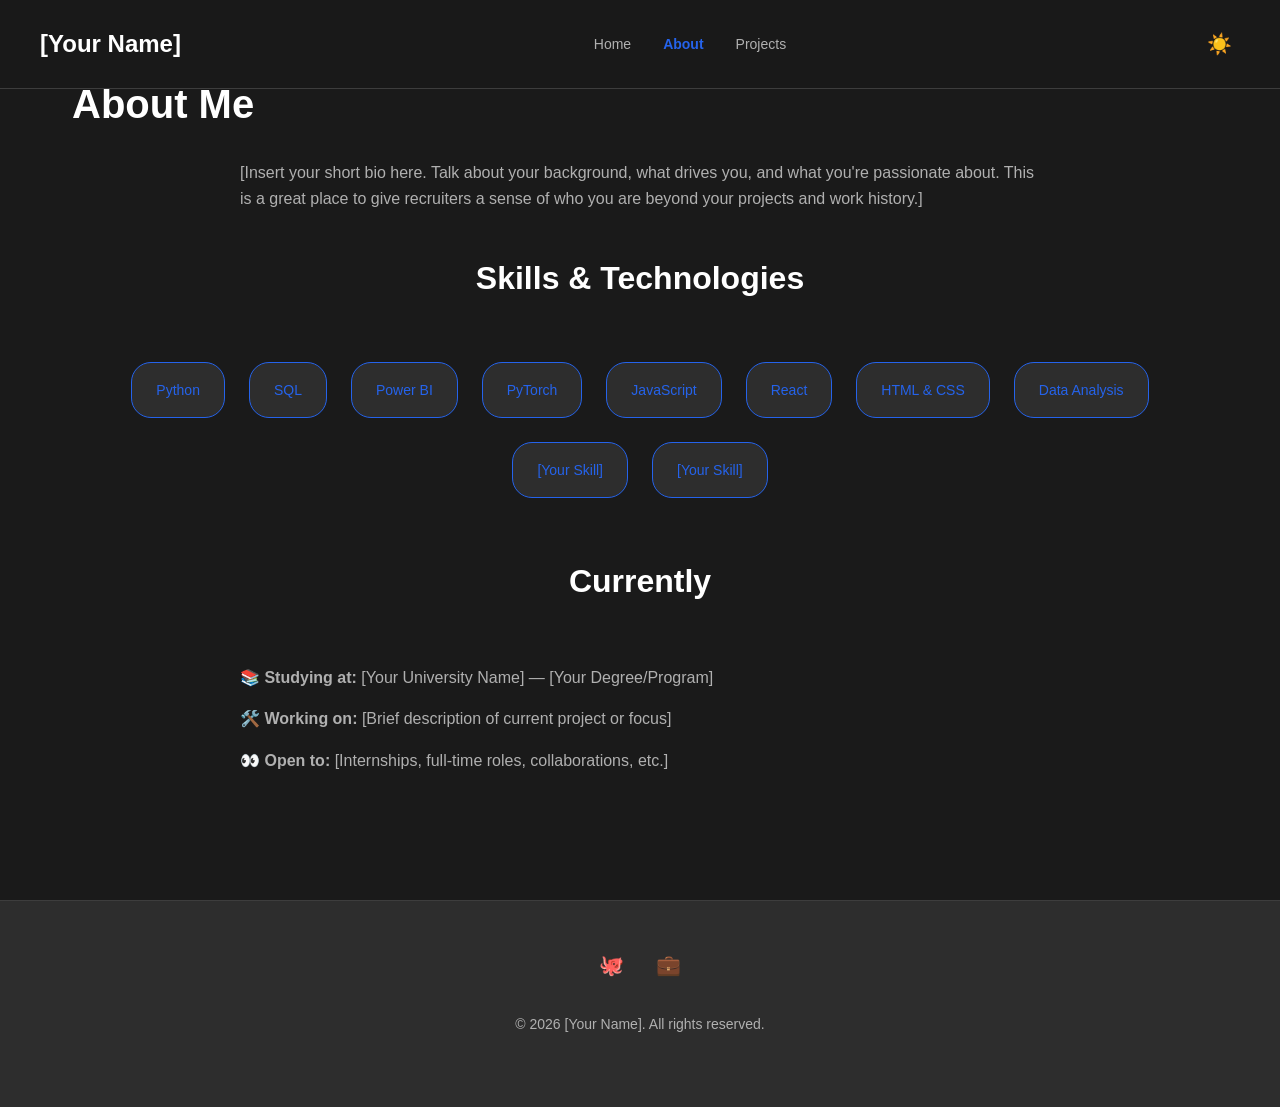
==== about.html @ 6a503398 "Initial portfolio website Add project documentation" ====
<!DOCTYPE html>
<html data-theme="dark" lang="en">
<head>
  <meta charset="UTF-8" />
  <meta name="viewport" content="width=device-width, initial-scale=1.0" />
  <title>About — [Your Name]</title>
  <link href="https://api.fontshare.com/v2/css?f[]=general-sans@400,600&display=swap" rel="stylesheet" />
  <link rel="stylesheet" href="style.css" />
</head>
<body>
  <!-- Navigation Bar -->
  <nav class="navbar">
    <div class="navbar-content">
      <a href="index.html" class="navbar-logo">[Your Name]</a>
      <ul class="navbar-links">
        <li><a href="index.html">Home</a></li>
        <li><a href="about.html">About</a></li>
        <li><a href="projects.html">Projects</a></li>
      </ul>
      <button id="theme-toggle" class="theme-toggle" aria-label="Toggle theme">☀️</button>
    </div>
  </nav>

  <!-- Main Content -->
  <main>
    <!-- About Section -->
    <section class="container">
      <h1>About Me</h1>

      <!-- Bio Paragraph -->
      <div style="max-width: 800px; margin: 2rem auto;">
        <p>
          [Insert your short bio here. Talk about your background, what drives you, and what you're passionate about.
          This is a great place to give recruiters a sense of who you are beyond your projects and work history.]
        </p>
      </div>

      <!-- Skills Section -->
      <h2 class="section-title" style="margin-top: 3rem;">Skills & Technologies</h2>
      <div class="skills-container">
        <span class="skill-tag">Python</span>
        <span class="skill-tag">SQL</span>
        <span class="skill-tag">Power BI</span>
        <span class="skill-tag">PyTorch</span>
        <span class="skill-tag">JavaScript</span>
        <span class="skill-tag">React</span>
        <span class="skill-tag">HTML & CSS</span>
        <span class="skill-tag">Data Analysis</span>
        <span class="skill-tag">[Your Skill]</span>
        <span class="skill-tag">[Your Skill]</span>
      </div>

      <!-- Currently Section -->
      <h2 class="section-title" style="margin-top: 3rem;">Currently</h2>
      <div style="max-width: 800px; margin: 2rem auto;">
        <p style="margin-bottom: 1rem;">
          <strong>📚 Studying at:</strong> [Your University Name] — [Your Degree/Program]
        </p>
        <p style="margin-bottom: 1rem;">
          <strong>🛠️ Working on:</strong> [Brief description of current project or focus]
        </p>
        <p>
          <strong>👀 Open to:</strong> [Internships, full-time roles, collaborations, etc.]
        </p>
      </div>
    </section>
  </main>

  <!-- Footer -->
  <footer>
    <div class="footer-content">
      <ul class="footer-links">
        <li>
          <a href="#" title="GitHub" aria-label="GitHub">🐙</a>
        </li>
        <li>
          <a href="#" title="LinkedIn" aria-label="LinkedIn">💼</a>
        </li>
      </ul>
      <p class="footer-copyright">&copy; 2026 [Your Name]. All rights reserved.</p>
    </div>
  </footer>

  <script src="script.js"></script>
</body>
</html>
---- style.css ----
/* ============================================================================
   PORTFOLIO WEBSITE — SHARED STYLES
   ============================================================================ */

/* Import font */
@import url('https://api.fontshare.com/v2/css?f[]=general-sans@400,600&display=swap');

/* ============================================================================
   CSS CUSTOM PROPERTIES — THEME VARIABLES
   ============================================================================ */

:root {
  /* Light mode (default fallback, will be overridden by data-theme) */
  --color-bg-primary: #ffffff;
  --color-bg-secondary: #f5f5f5;
  --color-text-primary: #1a1a1a;
  --color-text-secondary: #666666;
  --color-border: #e0e0e0;
  --color-accent: #2563eb;
  --color-accent-hover: #1d4ed8;

  /* Spacing */
  --spacing-xs: 0.5rem;
  --spacing-sm: 1rem;
  --spacing-md: 1.5rem;
  --spacing-lg: 2rem;
  --spacing-xl: 3rem;
  --spacing-2xl: 4rem;

  /* Typography */
  --font-family: 'General Sans', sans-serif;
  --font-size-body: 1rem;
  --font-size-sm: 0.875rem;
  --font-size-lg: 1.25rem;
  --font-size-xl: 1.5rem;
  --font-size-2xl: 2rem;
  --font-size-3xl: 2.5rem;
  --font-weight-regular: 400;
  --font-weight-semibold: 600;

  /* Transitions */
  --transition-fast: 150ms ease-in-out;
  --transition-smooth: 300ms ease-in-out;
}

/* Dark mode (default) */
html[data-theme="dark"] {
  --color-bg-primary: #1a1a1a;
  --color-bg-secondary: #2d2d2d;
  --color-text-primary: #ffffff;
  --color-text-secondary: #b0b0b0;
  --color-border: #3d3d3d;
  --color-accent: #2563eb;
  --color-accent-hover: #3b82f6;
}

/* Light mode */
html[data-theme="light"] {
  --color-bg-primary: #ffffff;
  --color-bg-secondary: #f5f5f5;
  --color-text-primary: #1a1a1a;
  --color-text-secondary: #666666;
  --color-border: #e0e0e0;
  --color-accent: #2563eb;
  --color-accent-hover: #1d4ed8;
}

/* ============================================================================
   GLOBAL STYLES
   ============================================================================ */

* {
  margin: 0;
  padding: 0;
  box-sizing: border-box;
}

html {
  scroll-behavior: smooth;
}

body {
  font-family: var(--font-family);
  font-size: var(--font-size-body);
  font-weight: var(--font-weight-regular);
  color: var(--color-text-primary);
  background-color: var(--color-bg-primary);
  line-height: 1.6;
  transition: background-color var(--transition-smooth),
              color var(--transition-smooth);
}

/* ============================================================================
   TYPOGRAPHY
   ============================================================================ */

h1, h2, h3, h4, h5, h6 {
  font-weight: var(--font-weight-semibold);
  line-height: 1.2;
  margin-bottom: var(--spacing-md);
}

h1 {
  font-size: var(--font-size-3xl);
}

h2 {
  font-size: var(--font-size-2xl);
}

h3 {
  font-size: var(--font-size-xl);
}

p {
  margin-bottom: var(--spacing-md);
  color: var(--color-text-secondary);
}

a {
  color: var(--color-accent);
  text-decoration: none;
  transition: color var(--transition-fast);
}

a:hover {
  color: var(--color-accent-hover);
}

/* ============================================================================
   NAVIGATION BAR
   ============================================================================ */

.navbar {
  position: fixed;
  top: 0;
  left: 0;
  right: 0;
  z-index: 1000;
  background-color: rgba(26, 26, 26, 0.9);
  backdrop-filter: blur(8px);
  border-bottom: 1px solid var(--color-border);
  padding: var(--spacing-md) var(--spacing-lg);
  transition: background-color var(--transition-smooth),
              border-color var(--transition-smooth);
}

html[data-theme="light"] .navbar {
  background-color: rgba(255, 255, 255, 0.9);
}

.navbar-content {
  max-width: 1200px;
  margin: 0 auto;
  display: flex;
  justify-content: space-between;
  align-items: center;
}

.navbar-logo {
  font-size: var(--font-size-xl);
  font-weight: var(--font-weight-semibold);
  color: var(--color-text-primary);
  transition: color var(--transition-fast);
}

.navbar-logo:hover {
  color: var(--color-accent);
}

.navbar-links {
  display: flex;
  gap: var(--spacing-lg);
  align-items: center;
  list-style: none;
}

.navbar-links a {
  font-size: var(--font-size-sm);
  font-weight: var(--font-weight-regular);
  color: var(--color-text-secondary);
  transition: color var(--transition-fast);
}

.navbar-links a:hover {
  color: var(--color-accent);
}

.navbar-links a.active {
  color: var(--color-accent);
  font-weight: var(--font-weight-semibold);
}

.theme-toggle {
  background: none;
  border: none;
  font-size: var(--font-size-lg);
  cursor: pointer;
  color: var(--color-text-primary);
  transition: color var(--transition-fast);
  padding: var(--spacing-xs);
  display: flex;
  align-items: center;
  justify-content: center;
}

.theme-toggle:hover {
  color: var(--color-accent);
}

/* ============================================================================
   MAIN CONTENT
   ============================================================================ */

main {
  margin-top: 80px;
  min-height: calc(100vh - 80px);
}

.container {
  max-width: 1200px;
  margin: 0 auto;
  padding: 0 var(--spacing-lg);
}

/* ============================================================================
   SECTIONS
   ============================================================================ */

section {
  padding: var(--spacing-2xl) var(--spacing-lg);
}

.section-title {
  text-align: center;
  margin-bottom: var(--spacing-2xl);
}

/* ============================================================================
   HERO SECTION
   ============================================================================ */

.hero {
  display: flex;
  flex-direction: column;
  justify-content: center;
  align-items: center;
  text-align: center;
  min-height: calc(100vh - 80px - 80px);
  gap: var(--spacing-lg);
  padding: var(--spacing-2xl) var(--spacing-lg);
}

.hero h1 {
  font-size: var(--font-size-3xl);
  margin-bottom: var(--spacing-md);
}

.hero-tagline {
  font-size: var(--font-size-lg);
  color: var(--color-text-secondary);
  margin-bottom: var(--spacing-lg);
}

.hero-cta {
  display: inline-block;
}

/* ============================================================================
   BUTTONS
   ============================================================================ */

.btn {
  display: inline-block;
  padding: var(--spacing-sm) var(--spacing-lg);
  background-color: var(--color-accent);
  color: #ffffff;
  border: none;
  border-radius: 4px;
  font-family: var(--font-family);
  font-size: var(--font-size-body);
  font-weight: var(--font-weight-semibold);
  cursor: pointer;
  transition: background-color var(--transition-fast),
              transform var(--transition-fast);
  text-decoration: none;
}

.btn:hover {
  background-color: var(--color-accent-hover);
  transform: translateY(-2px);
}

.btn:active {
  transform: translateY(0);
}

.btn-secondary {
  background-color: var(--color-bg-secondary);
  color: var(--color-text-primary);
  border: 1px solid var(--color-border);
}

.btn-secondary:hover {
  background-color: var(--color-border);
}

/* ============================================================================
   CARDS
   ============================================================================ */

.card {
  background-color: var(--color-bg-secondary);
  border: 1px solid var(--color-border);
  border-radius: 6px;
  padding: var(--spacing-lg);
  transition: border-color var(--transition-fast),
              transform var(--transition-fast),
              box-shadow var(--transition-fast);
}

.card:hover {
  border-color: var(--color-accent);
  transform: translateY(-4px);
  box-shadow: 0 8px 16px rgba(37, 99, 235, 0.1);
}

.card h3 {
  margin-bottom: var(--spacing-md);
  color: var(--color-text-primary);
}

.card p {
  margin-bottom: var(--spacing-md);
  font-size: var(--font-size-sm);
}

/* ============================================================================
   STATS / SNAPSHOT CARDS
   ============================================================================ */

.stats-grid {
  display: grid;
  grid-template-columns: repeat(auto-fit, minmax(200px, 1fr));
  gap: var(--spacing-lg);
  margin: var(--spacing-2xl) 0;
}

.stat-card {
  text-align: center;
  padding: var(--spacing-lg);
  background-color: transparent;
  border: none;
}

.stat-card:hover {
  transform: none;
  border-color: transparent;
  box-shadow: none;
}

.stat-number {
  font-size: var(--font-size-2xl);
  font-weight: var(--font-weight-semibold);
  color: var(--color-accent);
  margin-bottom: var(--spacing-sm);
}

.stat-label {
  font-size: var(--font-size-sm);
  color: var(--color-text-secondary);
}

/* ============================================================================
   SKILLS SECTION
   ============================================================================ */

.skills-container {
  display: flex;
  flex-wrap: wrap;
  gap: var(--spacing-md);
  justify-content: center;
  margin: var(--spacing-2xl) 0;
}

.skill-tag {
  background-color: var(--color-bg-secondary);
  border: 1px solid var(--color-accent);
  color: var(--color-accent);
  padding: var(--spacing-sm) var(--spacing-md);
  border-radius: 20px;
  font-size: var(--font-size-sm);
  font-weight: var(--font-weight-regular);
  transition: background-color var(--transition-fast),
              color var(--transition-fast);
}

.skill-tag:hover {
  background-color: var(--color-accent);
  color: #ffffff;
}

/* ============================================================================
   PROJECT GRID
   ============================================================================ */

.projects-grid {
  display: grid;
  grid-template-columns: repeat(auto-fit, minmax(300px, 1fr));
  gap: var(--spacing-lg);
  margin: var(--spacing-2xl) 0;
}

.project-card {
  display: flex;
  flex-direction: column;
  height: 100%;
}

.project-card .card {
  flex: 1;
  display: flex;
  flex-direction: column;
}

.project-tech {
  display: flex;
  flex-wrap: wrap;
  gap: var(--spacing-sm);
  margin: var(--spacing-md) 0;
  margin-bottom: auto;
}

.project-tech-tag {
  background-color: var(--color-bg-primary);
  border: 1px solid var(--color-border);
  color: var(--color-text-secondary);
  padding: var(--spacing-xs) var(--spacing-sm);
  border-radius: 4px;
  font-size: var(--font-size-sm);
}

.project-link {
  display: inline-block;
  margin-top: var(--spacing-md);
}

/* ============================================================================
   FOOTER
   ============================================================================ */

footer {
  background-color: var(--color-bg-secondary);
  border-top: 1px solid var(--color-border);
  padding: var(--spacing-xl) var(--spacing-lg);
  margin-top: auto;
  transition: background-color var(--transition-smooth),
              border-color var(--transition-smooth);
}

.footer-content {
  max-width: 1200px;
  margin: 0 auto;
  display: flex;
  flex-direction: column;
  gap: var(--spacing-lg);
  align-items: center;
  text-align: center;
}

.footer-links {
  display: flex;
  gap: var(--spacing-lg);
  list-style: none;
  justify-content: center;
}

.footer-links a {
  font-size: var(--font-size-lg);
  transition: transform var(--transition-fast);
}

.footer-links a:hover {
  transform: scale(1.2);
}

.footer-copyright {
  font-size: var(--font-size-sm);
  color: var(--color-text-secondary);
}

/* ============================================================================
   ANIMATIONS
   ============================================================================ */

@keyframes fadeIn {
  from {
    opacity: 0;
    transform: translateY(20px);
  }
  to {
    opacity: 1;
    transform: translateY(0);
  }
}

.fade-in {
  animation: fadeIn 0.6s ease-in-out;
}

/* ============================================================================
   RESPONSIVE DESIGN — TABLET
   ============================================================================ */

@media (max-width: 768px) {
  :root {
    --font-size-3xl: 2rem;
    --font-size-2xl: 1.5rem;
    --spacing-2xl: 2rem;
    --spacing-xl: 1.5rem;
  }

  .navbar-content {
    padding: 0 var(--spacing-md);
  }

  .navbar-links {
    gap: var(--spacing-md);
  }

  .navbar-links a {
    font-size: var(--font-size-xs, 0.75rem);
  }

  .hero {
    min-height: auto;
    padding: var(--spacing-xl) var(--spacing-md);
  }

  section {
    padding: var(--spacing-xl) var(--spacing-md);
  }

  .stats-grid {
    grid-template-columns: repeat(auto-fit, minmax(150px, 1fr));
  }

  .projects-grid {
    grid-template-columns: 1fr;
  }

  .footer-links {
    flex-direction: column;
    gap: var(--spacing-sm);
  }
}

/* ============================================================================
   RESPONSIVE DESIGN — MOBILE
   ============================================================================ */

@media (max-width: 480px) {
  :root {
    --font-size-3xl: 1.75rem;
    --font-size-2xl: 1.25rem;
    --font-size-xl: 1.125rem;
    --spacing-2xl: 1.5rem;
    --spacing-xl: 1rem;
    --spacing-lg: 1rem;
  }

  .navbar {
    padding: var(--spacing-sm) var(--spacing-md);
  }

  .navbar-content {
    flex-wrap: wrap;
    gap: var(--spacing-md);
  }

  .navbar-logo {
    font-size: var(--font-size-lg);
  }

  .navbar-links {
    gap: var(--spacing-sm);
    width: 100%;
    justify-content: space-between;
    order: 3;
  }

  .navbar-links a {
    font-size: 0.75rem;
  }

  .theme-toggle {
    order: 2;
  }

  .hero {
    padding: var(--spacing-xl) var(--spacing-sm);
  }

  .hero h1 {
    font-size: var(--font-size-2xl);
  }

  section {
    padding: var(--spacing-xl) var(--spacing-sm);
  }

  .section-title {
    margin-bottom: var(--spacing-xl);
  }

  .skills-container {
    gap: var(--spacing-sm);
  }

  .card {
    padding: var(--spacing-md);
  }

  .stats-grid {
    grid-template-columns: 1fr;
  }
}
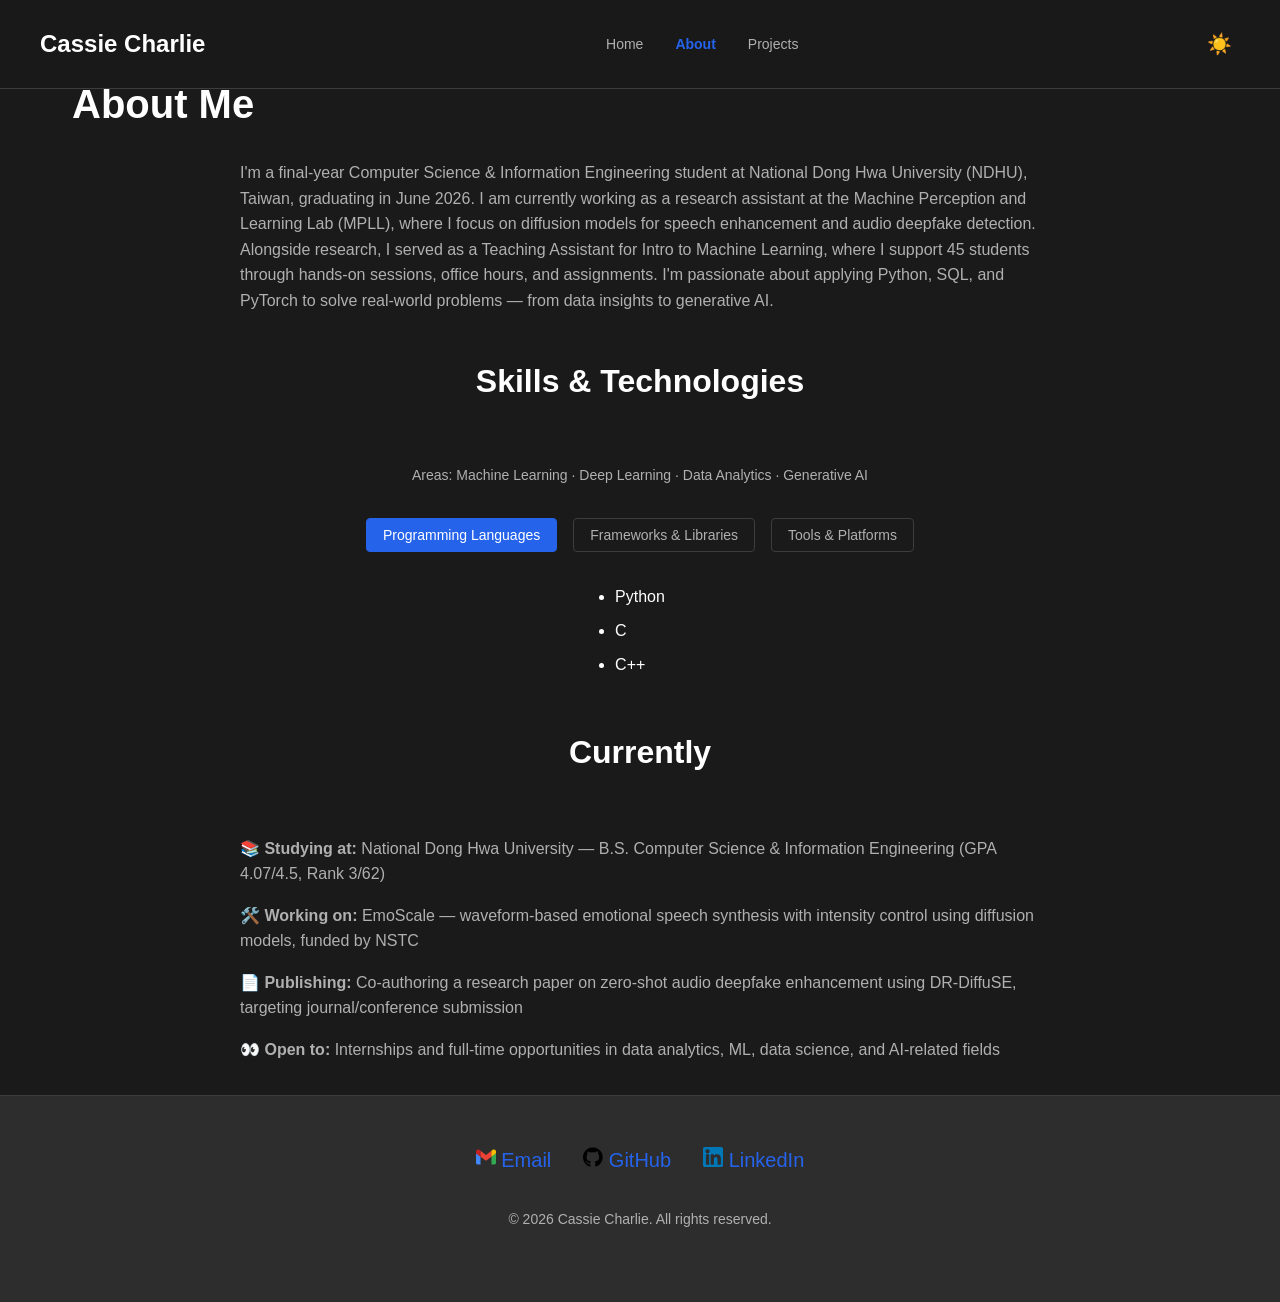
==== commit 06cfec9f: "add complete portfolio content with resume and status updates" ====
--- a/about.html
+++ b/about.html
@@ -3,15 +3,26 @@
 <head>
   <meta charset="UTF-8" />
   <meta name="viewport" content="width=device-width, initial-scale=1.0" />
-  <title>About — [Your Name]</title>
+  <title>About — Cassie Charlie</title>
   <link href="https://api.fontshare.com/v2/css?f[]=general-sans@400,600&display=swap" rel="stylesheet" />
   <link rel="stylesheet" href="style.css" />
+  <style>
+    .tabs-container { max-width: 800px; margin: 0 auto; }
+    .tab-buttons { display: flex; justify-content: center; gap: 1rem; margin-bottom: 2rem; }
+    .tab-button { background: none; border: 1px solid var(--color-border); color: var(--color-text-secondary); padding: 0.5rem 1rem; border-radius: 4px; cursor: pointer; transition: all 0.3s; font-family: var(--font-family); font-size: var(--font-size-sm); }
+    .tab-button.active { background: var(--color-accent); color: white; border-color: var(--color-accent); }
+    .tab-button:hover { border-color: var(--color-accent); }
+    .tab-pane { display: none; }
+    .tab-pane.active { display: block; }
+    .tab-pane ul { list-style: disc; padding-left: 0; display: inline-block; text-align: left; }
+    .tab-pane li { margin-bottom: 0.5rem; color: var(--color-text-primary); }
+  </style>
 </head>
 <body>
   <!-- Navigation Bar -->
   <nav class="navbar">
     <div class="navbar-content">
-      <a href="index.html" class="navbar-logo">[Your Name]</a>
+      <a href="index.html" class="navbar-logo">Cassie Charlie</a>
       <ul class="navbar-links">
         <li><a href="index.html">Home</a></li>
         <li><a href="about.html">About</a></li>
@@ -30,37 +41,70 @@
       <!-- Bio Paragraph -->
       <div style="max-width: 800px; margin: 2rem auto;">
         <p>
-          [Insert your short bio here. Talk about your background, what drives you, and what you're passionate about.
-          This is a great place to give recruiters a sense of who you are beyond your projects and work history.]
+          I'm a final-year Computer Science & Information Engineering student at National Dong Hwa University (NDHU), Taiwan, graduating in June 2026. 
+          I am currently working as a research assistant at the Machine Perception and Learning Lab (MPLL), where I focus on diffusion models for speech enhancement and audio deepfake detection.
+          Alongside research, I served as a Teaching Assistant for Intro to Machine Learning, where I support 45 students through hands-on sessions, office hours, and assignments. 
+          I'm passionate about applying Python, SQL, and PyTorch to solve real-world problems — from data insights to generative AI.
         </p>
       </div>
 
       <!-- Skills Section -->
       <h2 class="section-title" style="margin-top: 3rem;">Skills & Technologies</h2>
-      <div class="skills-container">
-        <span class="skill-tag">Python</span>
-        <span class="skill-tag">SQL</span>
-        <span class="skill-tag">Power BI</span>
-        <span class="skill-tag">PyTorch</span>
-        <span class="skill-tag">JavaScript</span>
-        <span class="skill-tag">React</span>
-        <span class="skill-tag">HTML & CSS</span>
-        <span class="skill-tag">Data Analysis</span>
-        <span class="skill-tag">[Your Skill]</span>
-        <span class="skill-tag">[Your Skill]</span>
+      <p style="text-align: center; color: var(--color-text-secondary); font-size: var(--font-size-sm); margin-bottom: 2rem;">Areas: Machine Learning · Deep Learning · Data Analytics · Generative AI</p>
+      <div class="tabs-container">
+        <div class="tab-buttons">
+          <button class="tab-button active" data-tab="languages">Programming Languages</button>
+          <button class="tab-button" data-tab="frameworks">Frameworks & Libraries</button>
+          <button class="tab-button" data-tab="tools">Tools & Platforms</button>
+        </div>
+        <div class="tab-content" style="text-align: center;">
+          <div class="tab-pane active" id="languages">
+            <ul>
+              <li>Python</li>
+              <li>C</li>
+              <li>C++</li>
+            </ul>
+          </div>
+          <div class="tab-pane" id="frameworks">
+            <ul>
+              <li>PyTorch</li>
+              <li>Pandas</li>
+              <li>NumPy</li>
+              <li>Matplotlib</li>
+              <li>OpenSMILE</li>
+              <li>HuBERT</li>
+              <li>Wav2Vec2</li>
+              <li>ECAPA-TDNN</li>
+            </ul>
+          </div>
+          <div class="tab-pane" id="tools">
+            <ul>
+              <li>Power BI</li>
+              <li>Excel</li>
+              <li>SQL</li>
+              <li>GitHub</li>
+              <li>Jupyter Notebook</li>
+              <li>Visual Studio Code</li>
+              <li>HTML & CSS</li>
+            </ul>
+          </div>
+        </div>
       </div>
 
       <!-- Currently Section -->
       <h2 class="section-title" style="margin-top: 3rem;">Currently</h2>
       <div style="max-width: 800px; margin: 2rem auto;">
         <p style="margin-bottom: 1rem;">
-          <strong>📚 Studying at:</strong> [Your University Name] — [Your Degree/Program]
+          <strong>📚 Studying at:</strong> National Dong Hwa University — B.S. Computer Science & Information Engineering (GPA 4.07/4.5, Rank 3/62)
         </p>
         <p style="margin-bottom: 1rem;">
-          <strong>🛠️ Working on:</strong> [Brief description of current project or focus]
+          <strong>🛠️ Working on:</strong> EmoScale — waveform-based emotional speech synthesis with intensity control using diffusion models, funded by NSTC
+        </p>
+        <p style="margin-bottom: 1rem;">
+          <strong>📄 Publishing:</strong> Co-authoring a research paper on zero-shot audio deepfake enhancement using DR-DiffuSE, targeting journal/conference submission
         </p>
         <p>
-          <strong>👀 Open to:</strong> [Internships, full-time roles, collaborations, etc.]
+          <strong>👀 Open to:</strong> Internships and full-time opportunities in data analytics, ML, data science, and AI-related fields
         </p>
       </div>
     </section>
@@ -71,16 +115,47 @@
     <div class="footer-content">
       <ul class="footer-links">
         <li>
-          <a href="#" title="GitHub" aria-label="GitHub">🐙</a>
+        <a href="mailto:imkc2540@gmail.com" title="Email" aria-label="Email">
+            <img src="assets/google-gmail-svgrepo-com.svg" alt="Email" width="20" height="20" />
+            Email
+        </a>
         </li>
         <li>
-          <a href="#" title="LinkedIn" aria-label="LinkedIn">💼</a>
+          <a href="https://github.com/imkcch" target="_blank" rel="noopener noreferrer" title="GitHub" aria-label="GitHub">
+            <img src="assets/github-svgrepo-com.svg" alt="GitHub" width="20" height="20" />
+            GitHub
+          </a>
+        </li>
+        <li>
+          <a href="https://www.linkedin.com/in/cassiecharlie/" target="_blank" rel="noopener noreferrer" title="LinkedIn" aria-label="LinkedIn">
+            <img src="assets/linkedin-svgrepo-com.svg" alt="LinkedIn" width="20" height="20" />
+            LinkedIn
+          </a>
         </li>
       </ul>
-      <p class="footer-copyright">&copy; 2026 [Your Name]. All rights reserved.</p>
+      <p class="footer-copyright">&copy; 2026 Cassie Charlie. All rights reserved.</p>
     </div>
   </footer>
 
+  <script>
+    document.addEventListener('DOMContentLoaded', function() {
+      const tabButtons = document.querySelectorAll('.tab-button');
+      const tabPanes = document.querySelectorAll('.tab-pane');
+
+      tabButtons.forEach(button => {
+        button.addEventListener('click', function() {
+          // Remove active from all
+          tabButtons.forEach(btn => btn.classList.remove('active'));
+          tabPanes.forEach(pane => pane.classList.remove('active'));
+
+          // Add active to clicked
+          this.classList.add('active');
+          const tabId = this.getAttribute('data-tab');
+          document.getElementById(tabId).classList.add('active');
+        });
+      });
+    });
+  </script>
   <script src="script.js"></script>
 </body>
 </html>
